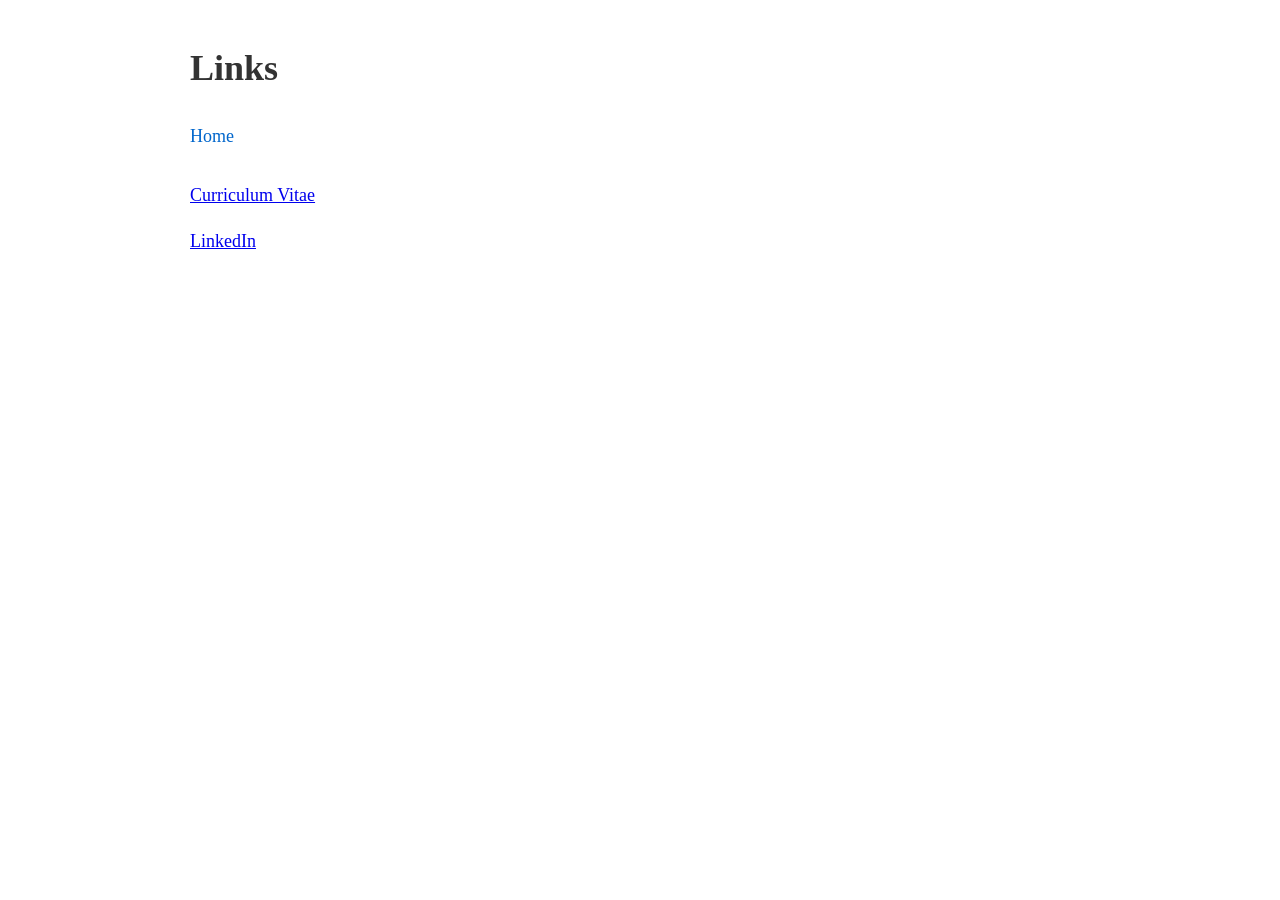
==== links.html @ e1827d0e "Create links.html" ====
<!DOCTYPE html>
<html>

<head>
<title>Links</title>
<link rel="stylesheet" href="style.css">
</head>

<body>

<h1>Links</h1>

<nav>
<a href="index.html">Home</a>
</nav>

<p>
<a href="CV.pdf">Curriculum Vitae</a>
</p>

<p>
<a href="https://linkedin.com/in/sijia-liao-683ba6300">LinkedIn</a>
</p>

</body>
</html>
---- style.css ----
body {
    font-family: Georgia, serif;
    margin: 40px auto;
    max-width: 900px;
    line-height: 1.6;
    font-size: 18px;
    color: #333;
}

h1 {
    font-size: 36px;
}

nav {
    margin-bottom: 30px;
}

nav a {
    margin-right: 15px;
    text-decoration: none;
    color: #0066cc;
}

nav a:hover {
    text-decoration: underline;
}

.section {
    margin-bottom: 40px;
}
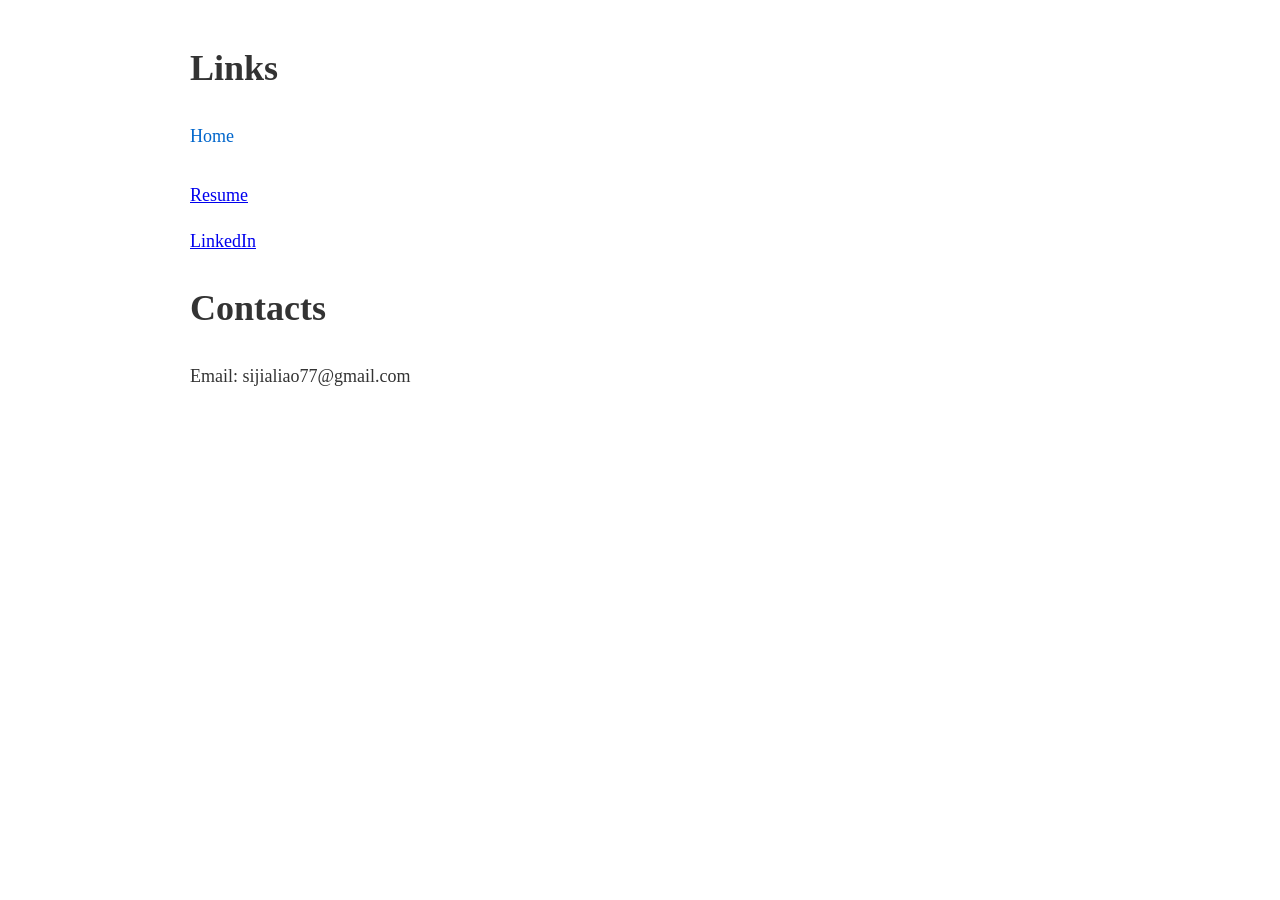
==== commit 7d18814e: "Update links.html" ====
--- a/links.html
+++ b/links.html
@@ -15,12 +15,17 @@
 </nav>
 
 <p>
-<a href="CV.pdf">Curriculum Vitae</a>
+<a href="resume.pdf">Resume</a>
 </p>
 
 <p>
 <a href="https://linkedin.com/in/sijia-liao-683ba6300">LinkedIn</a>
 </p>
 
+<h1>Contacts</h1>
+<p>
+Email: sijialiao77@gmail.com
+</p>
+
 </body>
 </html>
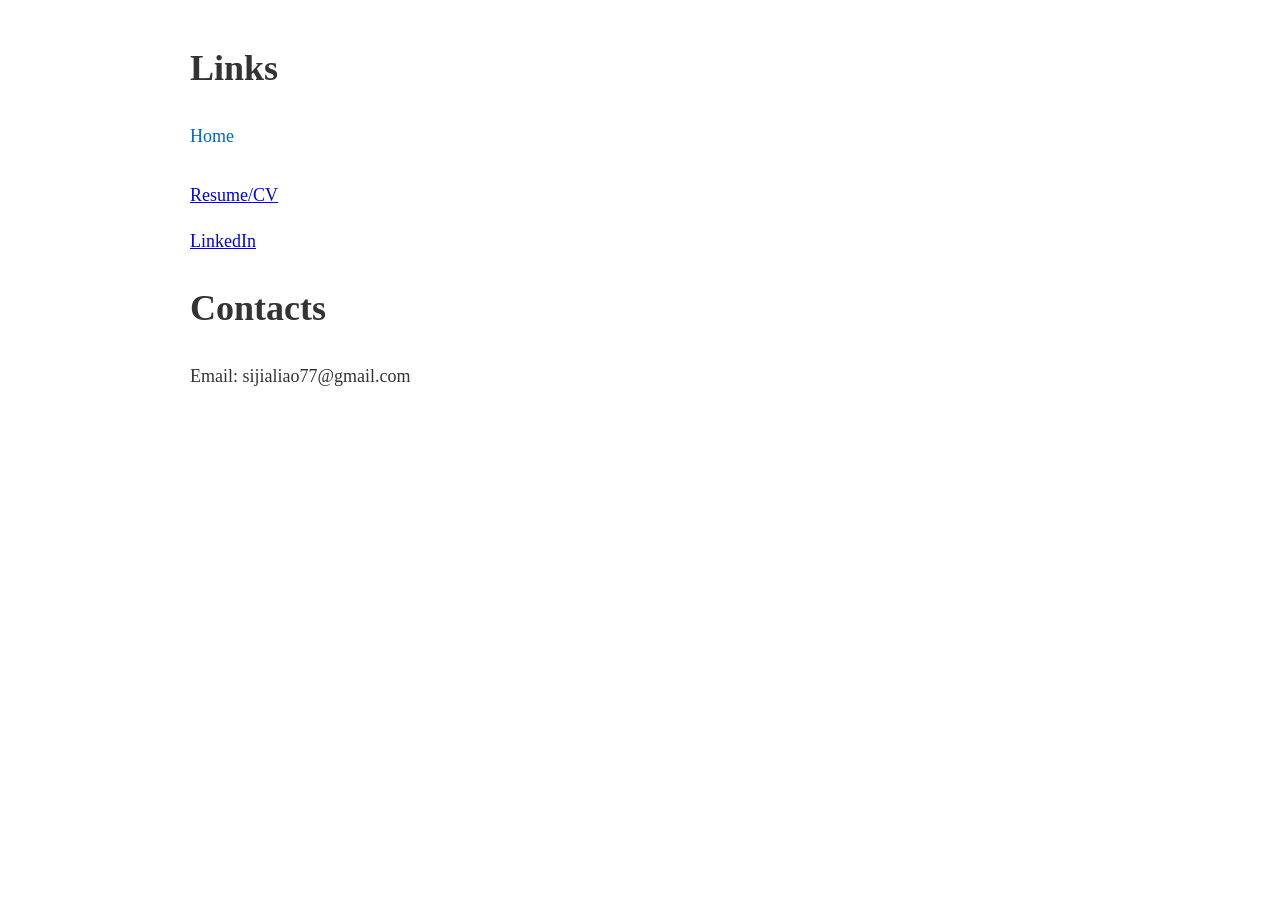
==== commit 34e79614: "Update links.html" ====
--- a/links.html
+++ b/links.html
@@ -15,7 +15,7 @@
 </nav>
 
 <p>
-<a href="resume.pdf">Resume</a>
+<a href="resume.pdf">Resume/CV</a>
 </p>
 
 <p>
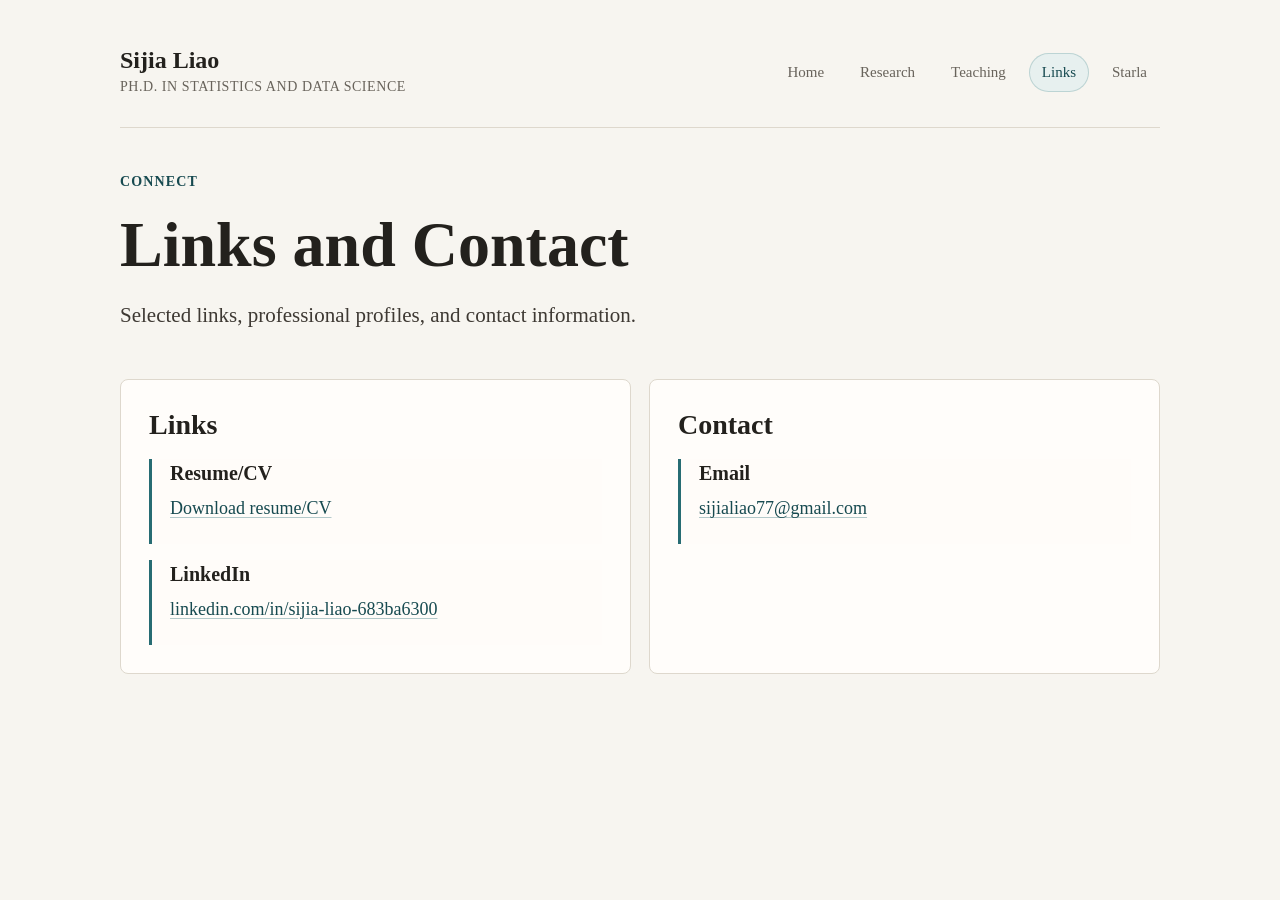
==== commit d419b003: "Refresh personal website" ====
--- a/links.html
+++ b/links.html
@@ -1,31 +1,74 @@
 <!DOCTYPE html>
-<html>
+<html lang="en">
 
 <head>
-<title>Links</title>
+<!-- Google tag (gtag.js) -->
+<script async src="https://www.googletagmanager.com/gtag/js?id=G-14FJKWYGP9"></script>
+<script>
+  window.dataLayer = window.dataLayer || [];
+  function gtag(){dataLayer.push(arguments);}
+  gtag('js', new Date());
+
+  gtag('config', 'G-14FJKWYGP9');
+</script>
+<meta charset="utf-8">
+<meta name="viewport" content="width=device-width, initial-scale=1">
+<title>Links | Sijia Liao</title>
 <link rel="stylesheet" href="style.css">
 </head>
 
 <body>
+<div class="site">
+  <header class="site-header">
+    <a class="brand" href="index.html" aria-label="Sijia Liao home">
+      <span class="brand-name">Sijia Liao</span>
+      <span class="brand-subtitle">Ph.D. in Statistics and Data Science</span>
+    </a>
+    <nav aria-label="Primary navigation">
+      <a href="index.html">Home</a>
+      <a href="publications.html">Research</a>
+      <a href="teaching.html">Teaching</a>
+      <a class="active" href="links.html">Links</a>
+      <a href="more.html">Starla</a>
+    </nav>
+  </header>
 
-<h1>Links</h1>
+  <main>
+    <section>
+      <div class="eyebrow">Connect</div>
+      <h1>Links and Contact</h1>
+      <p class="lead">
+        Selected links, professional profiles, and contact information.
+      </p>
+    </section>
 
-<nav>
-<a href="index.html">Home</a>
-</nav>
+    <section class="section grid two">
+      <div class="panel">
+        <h2>Links</h2>
+        <div class="item-list">
+          <article class="item">
+            <h3>Resume/CV</h3>
+            <p><a href="resume.pdf">Download resume/CV</a></p>
+          </article>
 
-<p>
-<a href="resume.pdf">Resume/CV</a>
-</p>
+          <article class="item">
+            <h3>LinkedIn</h3>
+            <p><a href="https://linkedin.com/in/sijia-liao-683ba6300">linkedin.com/in/sijia-liao-683ba6300</a></p>
+          </article>
+        </div>
+      </div>
 
-<p>
-<a href="https://linkedin.com/in/sijia-liao-683ba6300">LinkedIn</a>
-</p>
-
-<h1>Contacts</h1>
-<p>
-Email: sijialiao77@gmail.com
-</p>
-
+      <div class="panel">
+        <h2>Contact</h2>
+        <div class="item-list">
+          <article class="item">
+            <h3>Email</h3>
+            <p><a href="mailto:sijialiao77@gmail.com">sijialiao77@gmail.com</a></p>
+          </article>
+        </div>
+      </div>
+    </section>
+  </main>
+</div>
 </body>
 </html>
--- a/style.css
+++ b/style.css
@@ -1,30 +1,329 @@
+:root {
+    color-scheme: light;
+    --bg: #f7f5f0;
+    --paper: #fffdfa;
+    --ink: #23211d;
+    --muted: #68635b;
+    --line: #ded8cd;
+    --accent: #276c73;
+    --accent-dark: #174a50;
+    --soft: #e7f0ef;
+    --shadow: 0 18px 45px rgba(45, 39, 28, 0.09);
+}
+
+* {
+    box-sizing: border-box;
+}
+
 body {
-    font-family: Georgia, serif;
-    margin: 40px auto;
-    max-width: 900px;
-    line-height: 1.6;
+    margin: 0;
+    background: var(--bg);
+    color: var(--ink);
+    font-family: Georgia, "Times New Roman", serif;
     font-size: 18px;
-    color: #333;
+    line-height: 1.7;
+}
+
+a {
+    color: var(--accent-dark);
+    text-decoration-color: rgba(39, 108, 115, 0.35);
+    text-underline-offset: 3px;
+}
+
+a:hover {
+    color: var(--accent);
+    text-decoration-color: var(--accent);
+}
+
+.site {
+    width: min(1040px, calc(100% - 40px));
+    margin: 0 auto;
+    padding: 28px 0 56px;
+}
+
+.site-header {
+    display: flex;
+    align-items: center;
+    justify-content: space-between;
+    gap: 24px;
+    padding: 18px 0 28px;
+    border-bottom: 1px solid var(--line);
+}
+
+.brand {
+    text-decoration: none;
+}
+
+.brand-name {
+    display: block;
+    color: var(--ink);
+    font-size: 24px;
+    font-weight: 700;
+    line-height: 1.2;
+}
+
+.brand-subtitle {
+    display: block;
+    color: var(--muted);
+    font-size: 14px;
+    letter-spacing: 0.04em;
+    text-transform: uppercase;
+}
+
+nav {
+    display: flex;
+    flex-wrap: wrap;
+    justify-content: flex-end;
+    gap: 10px;
+}
+
+nav a {
+    border: 1px solid transparent;
+    border-radius: 999px;
+    color: var(--muted);
+    font-size: 15px;
+    padding: 6px 12px;
+    text-decoration: none;
+}
+
+nav a:hover,
+nav a.active {
+    background: var(--soft);
+    border-color: rgba(39, 108, 115, 0.22);
+    color: var(--accent-dark);
+}
+
+main {
+    padding-top: 42px;
+}
+
+h1,
+h2,
+h3 {
+    color: var(--ink);
+    line-height: 1.2;
 }
 
 h1 {
-    font-size: 36px;
-}
-
-nav {
-    margin-bottom: 30px;
-}
-
-nav a {
-    margin-right: 15px;
+    font-size: clamp(38px, 6vw, 64px);
+    margin: 0 0 14px;
+}
+
+h2 {
+    font-size: 28px;
+    margin: 0 0 18px;
+}
+
+h3 {
+    font-size: 20px;
+    margin: 0 0 8px;
+}
+
+p {
+    margin: 0 0 18px;
+}
+
+ul {
+    margin: 0;
+    padding-left: 22px;
+}
+
+li + li {
+    margin-top: 8px;
+}
+
+.hero {
+    display: grid;
+    grid-template-columns: minmax(0, 1.3fr) minmax(280px, 0.7fr);
+    gap: 44px;
+    align-items: center;
+}
+
+.eyebrow {
+    color: var(--accent-dark);
+    font-size: 14px;
+    font-weight: 700;
+    letter-spacing: 0.08em;
+    margin-bottom: 14px;
+    text-transform: uppercase;
+}
+
+.lead {
+    color: #3e3933;
+    font-size: 21px;
+    line-height: 1.65;
+    max-width: 720px;
+}
+
+.actions {
+    display: flex;
+    flex-wrap: wrap;
+    gap: 12px;
+    margin-top: 28px;
+}
+
+.button {
+    align-items: center;
+    background: var(--accent-dark);
+    border: 1px solid var(--accent-dark);
+    border-radius: 999px;
+    color: #fffdfa;
+    display: inline-flex;
+    font-size: 15px;
+    font-weight: 700;
+    justify-content: center;
+    min-height: 42px;
+    padding: 8px 16px;
     text-decoration: none;
-    color: #0066cc;
-}
-
-nav a:hover {
-    text-decoration: underline;
+}
+
+.button.secondary {
+    background: transparent;
+    color: var(--accent-dark);
+}
+
+.button:hover {
+    background: var(--accent);
+    border-color: var(--accent);
+    color: #fffdfa;
+}
+
+.portrait {
+    background: var(--paper);
+    border: 1px solid var(--line);
+    border-radius: 8px;
+    box-shadow: var(--shadow);
+    overflow: hidden;
+}
+
+.portrait img {
+    aspect-ratio: 5 / 4;
+    display: block;
+    height: 100%;
+    object-fit: cover;
+    width: 100%;
 }
 
 .section {
-    margin-bottom: 40px;
-}
+    margin-top: 46px;
+}
+
+.panel {
+    background: var(--paper);
+    border: 1px solid var(--line);
+    border-radius: 8px;
+    padding: 28px;
+}
+
+.grid {
+    display: grid;
+    gap: 18px;
+}
+
+.grid.two {
+    grid-template-columns: repeat(2, minmax(0, 1fr));
+}
+
+.item-list {
+    display: grid;
+    gap: 16px;
+}
+
+.item {
+    background: rgba(255, 253, 250, 0.72);
+    border-left: 3px solid var(--accent);
+    padding: 2px 0 2px 18px;
+}
+
+.meta {
+    color: var(--muted);
+    font-size: 15px;
+    margin-bottom: 8px;
+}
+
+.link-row {
+    display: flex;
+    flex-wrap: wrap;
+    gap: 10px;
+    margin-top: 10px;
+}
+
+.tag {
+    background: var(--soft);
+    border: 1px solid rgba(39, 108, 115, 0.2);
+    border-radius: 999px;
+    color: var(--accent-dark);
+    display: inline-block;
+    font-size: 14px;
+    padding: 4px 10px;
+    text-decoration: none;
+}
+
+.gallery {
+    display: grid;
+    gap: 18px;
+    grid-template-columns: repeat(3, minmax(0, 1fr));
+}
+
+.gallery img {
+    aspect-ratio: 4 / 3;
+    background: var(--paper);
+    border: 1px solid var(--line);
+    border-radius: 8px;
+    box-shadow: 0 10px 28px rgba(45, 39, 28, 0.08);
+    display: block;
+    height: 100%;
+    object-fit: cover;
+    width: 100%;
+}
+
+.gallery img.portrait-shot {
+    aspect-ratio: 3 / 4;
+}
+
+.footer-note {
+    border-top: 1px solid var(--line);
+    color: var(--muted);
+    font-size: 14px;
+    margin-top: 48px;
+    padding-top: 18px;
+}
+
+@media (max-width: 760px) {
+    body {
+        font-size: 17px;
+    }
+
+    .site {
+        width: min(100% - 28px, 1040px);
+        padding-top: 14px;
+    }
+
+    .site-header {
+        align-items: flex-start;
+        flex-direction: column;
+        gap: 14px;
+    }
+
+    nav {
+        justify-content: flex-start;
+    }
+
+    main {
+        padding-top: 32px;
+    }
+
+    .hero,
+    .grid.two,
+    .gallery {
+        grid-template-columns: 1fr;
+    }
+
+    .lead {
+        font-size: 19px;
+    }
+
+    .panel {
+        padding: 22px;
+    }
+}
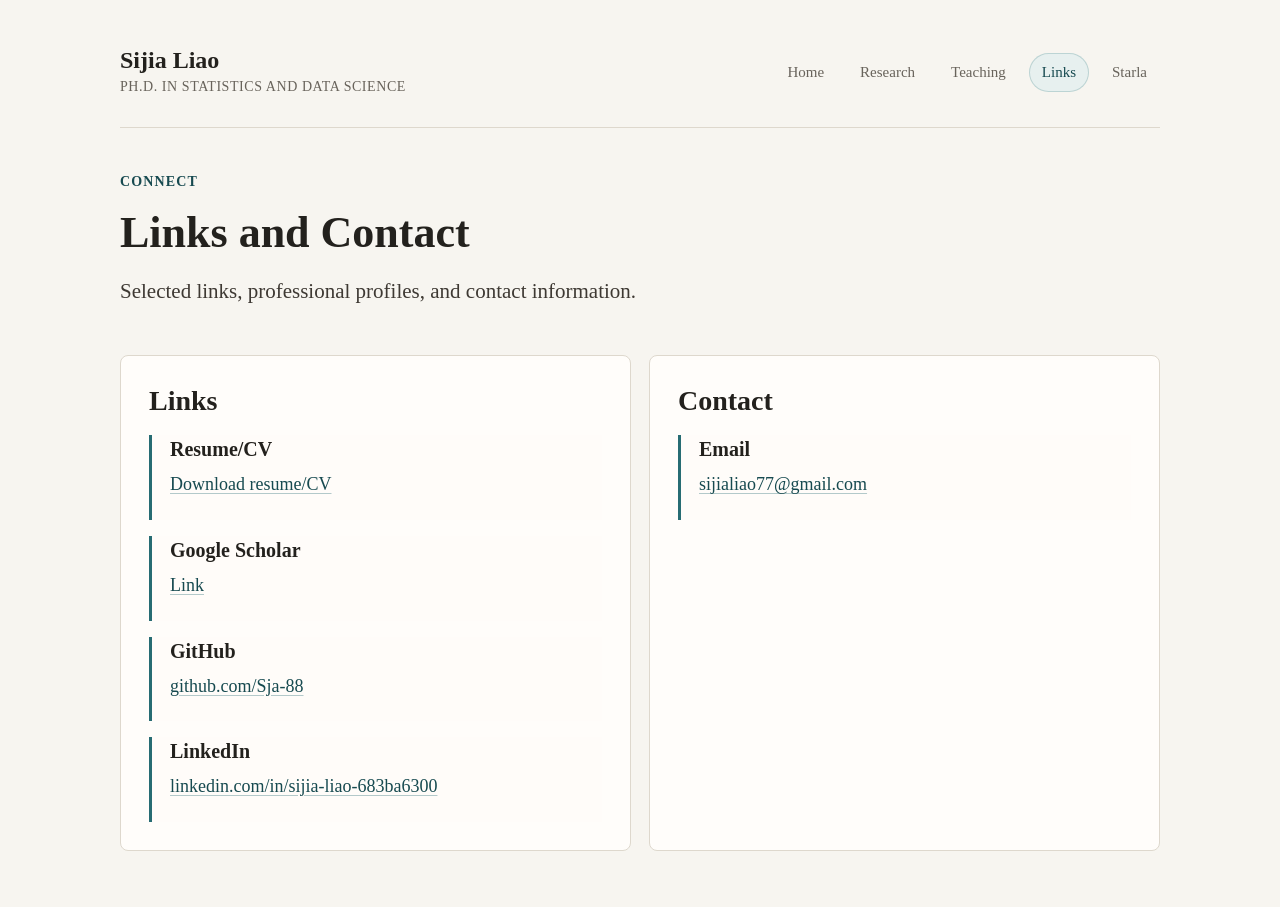
==== commit 37213262: "Add scholar and GitHub links" ====
--- a/links.html
+++ b/links.html
@@ -52,6 +52,16 @@
           </article>
 
           <article class="item">
+            <h3>Google Scholar</h3>
+            <p><a href="https://scholar.google.com/citations?user=kXAzPVgAAAAJ&amp;hl=en&amp;oi=ao">Link</a></p>
+          </article>
+
+          <article class="item">
+            <h3>GitHub</h3>
+            <p><a href="https://github.com/Sja-88">github.com/Sja-88</a></p>
+          </article>
+
+          <article class="item">
             <h3>LinkedIn</h3>
             <p><a href="https://linkedin.com/in/sijia-liao-683ba6300">linkedin.com/in/sijia-liao-683ba6300</a></p>
           </article>
--- a/style.css
+++ b/style.css
@@ -105,8 +105,15 @@
 }
 
 h1 {
-    font-size: clamp(38px, 6vw, 64px);
+    font-size: clamp(30px, 4vw, 44px);
     margin: 0 0 14px;
+}
+
+.chinese-name {
+    color: var(--muted);
+    font-size: 26px;
+    line-height: 1.3;
+    margin: 0 0 20px;
 }
 
 h2 {
